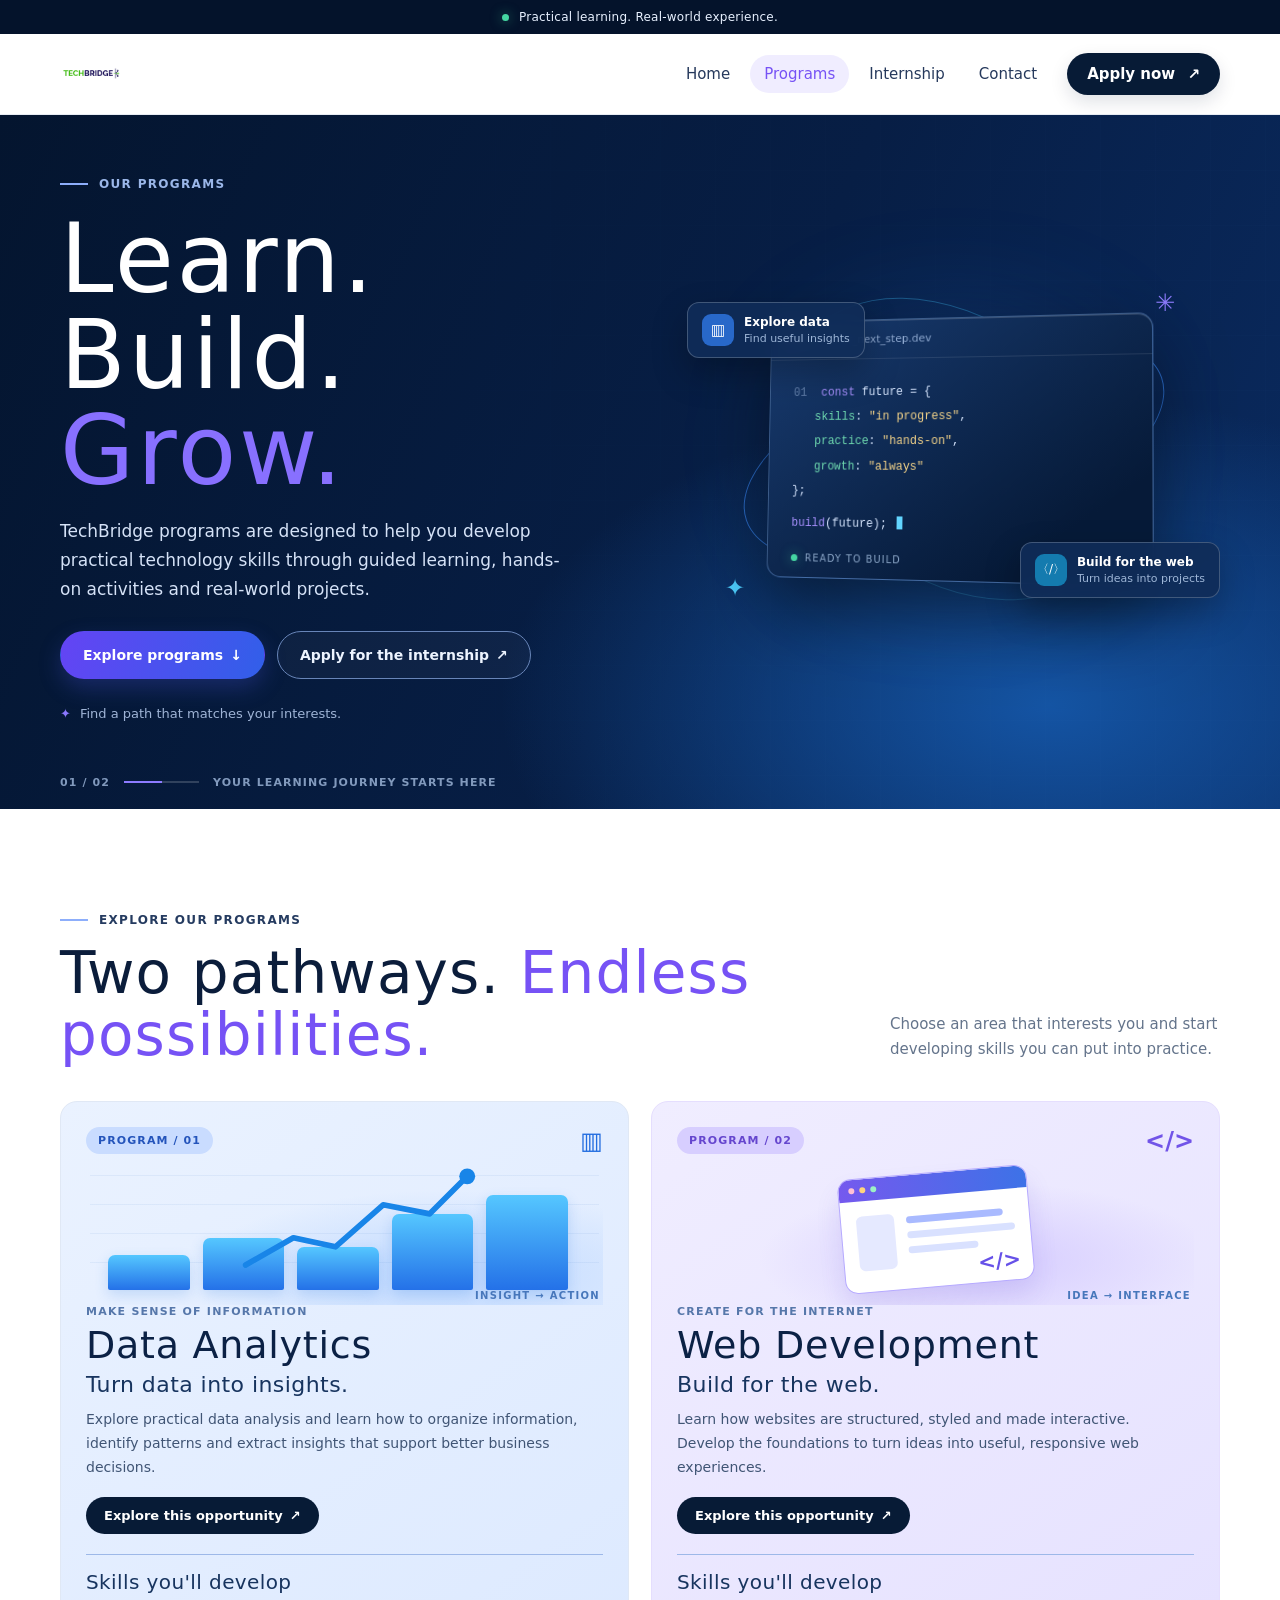
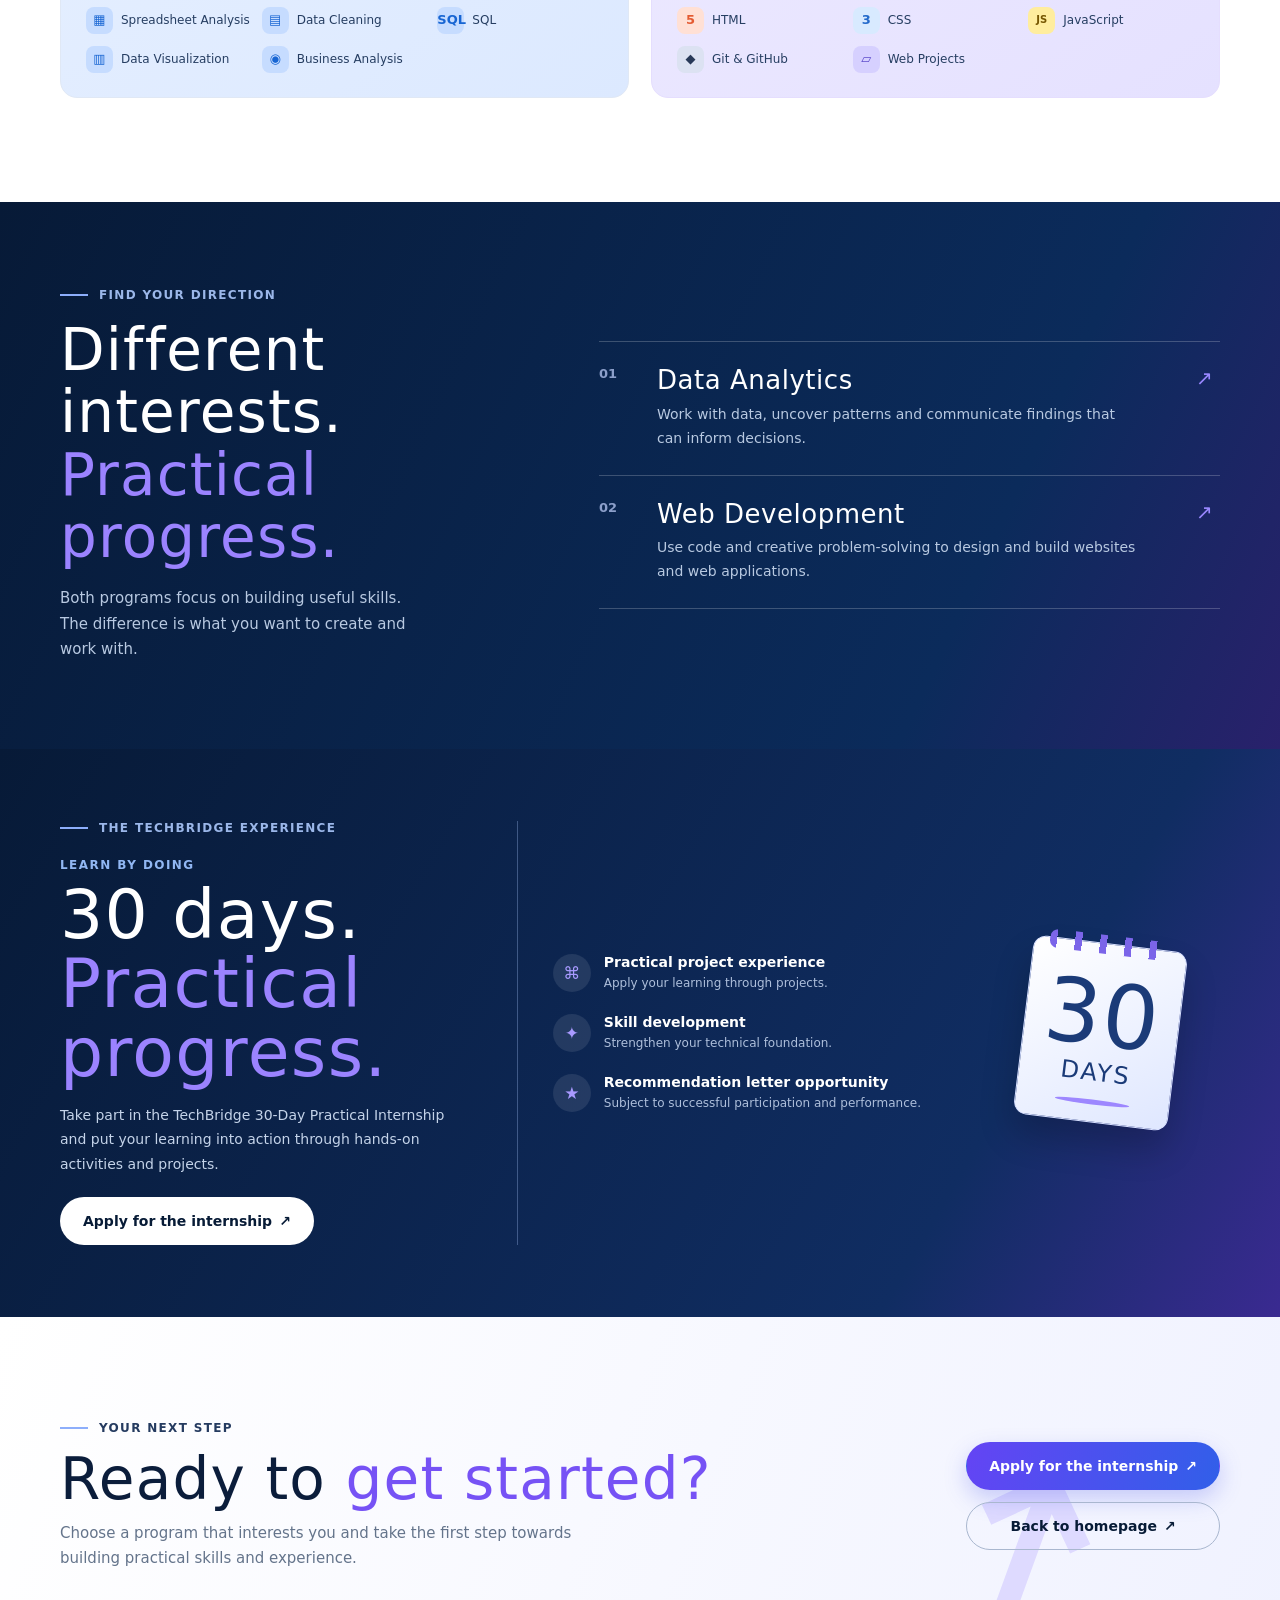
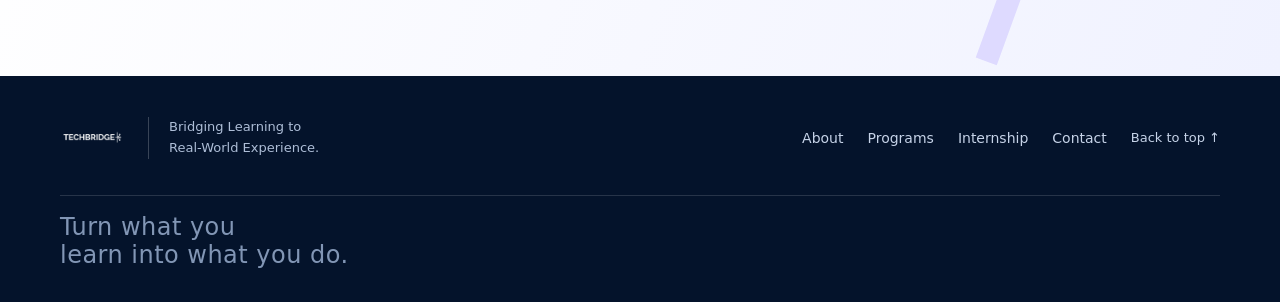
==== programs.html @ b810d862 "task2" ====
<!doctype html>
<html lang="en">
  <head>
    <meta charset="UTF-8" />
    <meta name="viewport" content="width=device-width, initial-scale=1.0" />
    <meta
      name="description"
      content="Explore TechBridge practical learning programs in Data Analytics and Web Development." />
    <meta name="theme-color" content="#071b36" />
    <title>Programs | TechBridge</title>

    <link rel="preconnect" href="https://fonts.googleapis.com" />
    <link rel="preconnect" href="https://fonts.gstatic.com" crossorigin />
    <link
      href="https://fonts.googleapis.com/css2?family=DM+Sans:wght@400;500;600;700&family=Manrope:wght@400;500;600;700;800&display=swap"
      rel="stylesheet" />
    <link rel="stylesheet" href="./programs.css" />
  </head>
  <body>
    <div class="announcement">
      <span class="announcement-dot"></span>
      Practical learning. Real-world experience.
    </div>

    <header class="site-header">
      <nav class="nav container" aria-label="Main navigation">
        <a class="brand" href="#home" aria-label="TechBridge home">
          <img
            src="./image/techbridge-logo.png"
            alt="TechBridge logo"
            class="logo" />
        </a>

        <button
          class="menu-toggle"
          type="button"
          aria-label="Open navigation"
          aria-expanded="false">
          <span></span><span></span><span></span>
        </button>

        <div class="nav-links">
          <a href="./index.html">Home</a>
          <a href="./programs.html">Programs</a>
          <a href="#internship">Internship</a>
          <a href="#contact">Contact</a>
          <a class="nav-cta" href="#apply">Apply now <span>↗</span></a>
        </div>
      </nav>
    </header>

    <main>
      <section class="hero">
        <div class="hero-grid" aria-hidden="true"></div>
        <div class="container hero-inner">
          <div class="hero-copy">
            <div class="eyebrow">
              <span class="eyebrow-line"></span> OUR PROGRAMS
            </div>
            <h1>Learn. Build. <span>Grow.</span></h1>
            <p class="hero-description">
              TechBridge programs are designed to help you develop practical
              technology skills through guided learning, hands-on activities and
              real-world projects.
            </p>
            <div class="hero-actions">
              <a class="button button-primary" href="#program-list"
                >Explore programs <span>↓</span></a
              >
              <a
                class="button button-ghost"
                href="https://forms.gle/8EbdSy5ttGfLZfjv5"
                target="_blank"
                rel="noopener noreferrer"
                >Apply for the internship <span>↗</span></a
              >
            </div>
            <div class="hero-note">
              <span>✦</span> Find a path that matches your interests.
            </div>
          </div>

          <div class="hero-visual" aria-hidden="true">
            <div class="visual-orbit orbit-one"></div>
            <div class="visual-orbit orbit-two"></div>
            <div class="visual-glow"></div>
            <div class="visual-window">
              <div class="window-top">
                <i></i><i></i><i></i><span>your_next_step.dev</span>
              </div>
              <div class="window-code">
                <p><b>01</b> <span class="purple">const</span> future = {</p>
                <p class="indent">
                  <span class="green">skills</span>:
                  <span class="yellow">"in progress"</span>,
                </p>
                <p class="indent">
                  <span class="green">practice</span>:
                  <span class="yellow">"hands-on"</span>,
                </p>
                <p class="indent">
                  <span class="green">growth</span>:
                  <span class="yellow">"always"</span>
                </p>
                <p>};</p>
                <p class="last-line">
                  <span class="purple">build</span>(future);
                  <i class="cursor"></i>
                </p>
              </div>
              <div class="window-status"><span></span> READY TO BUILD</div>
            </div>
            <div class="floating-chip chip-one">
              <span class="chip-icon">▥</span
              ><span
                ><b>Explore data</b><small>Find useful insights</small></span
              >
            </div>
            <div class="floating-chip chip-two">
              <span class="chip-icon cyan">〈/〉</span
              ><span
                ><b>Build for the web</b
                ><small>Turn ideas into projects</small></span
              >
            </div>
            <span class="visual-star star-one">✳</span
            ><span class="visual-star star-two">✦</span>
          </div>
        </div>
        <div class="container hero-bottom">
          <span>01 / 02</span>
          <div class="hero-progress"><i></i></div>
          <span>YOUR LEARNING JOURNEY STARTS HERE</span>
        </div>
      </section>

      <section class="intro-section section" id="program-list">
        <div class="container">
          <div class="section-heading">
            <div>
              <div class="eyebrow dark-eyebrow">
                <span class="eyebrow-line"></span> EXPLORE OUR PROGRAMS
              </div>
              <h2>Two pathways. <span>Endless possibilities.</span></h2>
            </div>
            <p>
              Choose an area that interests you and start developing skills you
              can put into practice.
            </p>
          </div>

          <div class="program-grid">
            <article class="program-card analytics-card" id="data-analytics">
              <div class="program-top">
                <span class="program-index">PROGRAM / 01</span
                ><span class="program-icon">▥</span>
              </div>
              <div class="program-art analytics-art" aria-hidden="true">
                <div class="chart-grid"></div>
                <div class="chart-bars">
                  <i></i><i></i><i></i><i></i><i></i>
                </div>
                <svg class="chart-trend" viewBox="0 0 220 110" fill="none">
                  <path
                    d="M12 88L54 64L91 72L133 35L174 43L207 10"
                    stroke="currentColor"
                    stroke-width="5"
                    stroke-linecap="round"
                    stroke-linejoin="round" />
                  <circle cx="207" cy="10" r="7" fill="currentColor" />
                </svg>
                <span class="art-label">INSIGHT → ACTION</span>
              </div>
              <div class="program-content">
                <p class="program-kicker">MAKE SENSE OF INFORMATION</p>
                <h3>Data Analytics</h3>
                <h4>Turn data into insights.</h4>
                <p class="program-description">
                  Explore practical data analysis and learn how to organize
                  information, identify patterns and extract insights that
                  support better business decisions.
                </p>
                <a
                  class="program-link"
                  href="https://forms.gle/8EbdSy5ttGfLZfjv5"
                  target="_blank"
                  rel="noopener noreferrer"
                  >Explore this opportunity <span>↗</span></a
                >
                <div class="skills">
                  <h5>Skills you'll develop</h5>
                  <ul class="skill-list">
                    <li>
                      <span class="skill-symbol">▦</span> Spreadsheet Analysis
                    </li>
                    <li><span class="skill-symbol">▤</span> Data Cleaning</li>
                    <li><span class="skill-symbol">SQL</span> SQL</li>
                    <li>
                      <span class="skill-symbol">▥</span> Data Visualization
                    </li>
                    <li>
                      <span class="skill-symbol">◉</span> Business Analysis
                    </li>
                  </ul>
                </div>
              </div>
            </article>

            <article class="program-card web-card" id="web-development">
              <div class="program-top">
                <span class="program-index">PROGRAM / 02</span
                ><span class="program-icon">&lt;/&gt;</span>
              </div>
              <div class="program-art web-art" aria-hidden="true">
                <div class="browser-illustration">
                  <div class="browser-bar"><i></i><i></i><i></i></div>
                  <div class="browser-content">
                    <span></span>
                    <div><i></i><i></i><i></i></div>
                  </div>
                  <b>&lt;/&gt;</b>
                </div>
                <span class="art-label">IDEA → INTERFACE</span>
              </div>
              <div class="program-content">
                <p class="program-kicker">CREATE FOR THE INTERNET</p>
                <h3>Web Development</h3>
                <h4>Build for the web.</h4>
                <p class="program-description">
                  Learn how websites are structured, styled and made
                  interactive. Develop the foundations to turn ideas into
                  useful, responsive web experiences.
                </p>
                <a
                  class="program-link"
                  href="https://forms.gle/8EbdSy5ttGfLZfjv5"
                  target="_blank"
                  rel="noopener noreferrer"
                  >Explore this opportunity <span>↗</span></a
                >
                <div class="skills">
                  <h5>Skills you'll develop</h5>
                  <ul class="skill-list">
                    <li><span class="skill-symbol html">5</span> HTML</li>
                    <li><span class="skill-symbol css">3</span> CSS</li>
                    <li><span class="skill-symbol js">JS</span> JavaScript</li>
                    <li>
                      <span class="skill-symbol git">◆</span> Git &amp; GitHub
                    </li>
                    <li><span class="skill-symbol">▱</span> Web Projects</li>
                  </ul>
                </div>
              </div>
            </article>
          </div>
        </div>
      </section>

      <section class="difference-section section">
        <div class="container difference-inner">
          <div class="difference-heading">
            <div class="eyebrow">
              <span class="eyebrow-line"></span> FIND YOUR DIRECTION
            </div>
            <h2>Different interests.<br /><span>Practical progress.</span></h2>
            <p>
              Both programs focus on building useful skills. The difference is
              what you want to create and work with.
            </p>
          </div>
          <div class="difference-list">
            <div class="difference-item">
              <span class="difference-number">01</span>
              <div>
                <h3>Data Analytics</h3>
                <p>
                  Work with data, uncover patterns and communicate findings that
                  can inform decisions.
                </p>
              </div>
              <span class="difference-arrow">↗</span>
            </div>
            <div class="difference-item">
              <span class="difference-number">02</span>
              <div>
                <h3>Web Development</h3>
                <p>
                  Use code and creative problem-solving to design and build
                  websites and web applications.
                </p>
              </div>
              <span class="difference-arrow">↗</span>
            </div>
          </div>
        </div>
      </section>

      <section class="internship-section">
        <div class="container internship-inner">
          <div class="internship-copy">
            <div class="eyebrow">
              <span class="eyebrow-line"></span> THE TECHBRIDGE EXPERIENCE
            </div>
            <p class="internship-kicker">LEARN BY DOING</p>
            <h2>30 days.<br /><span>Practical progress.</span></h2>
            <p>
              Take part in the TechBridge 30-Day Practical Internship and put
              your learning into action through hands-on activities and
              projects.
            </p>
            <a
              class="button button-light"
              href="https://forms.gle/8EbdSy5ttGfLZfjv5"
              target="_blank"
              rel="noopener noreferrer"
              >Apply for the internship <span>↗</span></a
            >
          </div>
          <div class="internship-benefits">
            <div class="benefit-item">
              <span>⌘</span>
              <div>
                <b>Practical project experience</b
                ><small>Apply your learning through projects.</small>
              </div>
            </div>
            <div class="benefit-item">
              <span>✦</span>
              <div>
                <b>Skill development</b
                ><small>Strengthen your technical foundation.</small>
              </div>
            </div>
            <div class="benefit-item">
              <span>★</span>
              <div>
                <b>Recommendation letter opportunity</b
                ><small
                  >Subject to successful participation and performance.</small
                >
              </div>
            </div>
          </div>
          <div class="days-art" aria-hidden="true">
            <span>30</span><b>DAYS</b><i></i>
          </div>
        </div>
      </section>

      <section class="final-cta section">
        <div class="container final-cta-inner">
          <div>
            <div class="eyebrow dark-eyebrow">
              <span class="eyebrow-line"></span> YOUR NEXT STEP
            </div>
            <h2>Ready to <span>get started?</span></h2>
            <p>
              Choose a program that interests you and take the first step
              towards building practical skills and experience.
            </p>
          </div>
          <div class="cta-actions">
            <a
              class="button button-primary"
              href="https://forms.gle/8EbdSy5ttGfLZfjv5"
              target="_blank"
              rel="noopener noreferrer"
              >Apply for the internship <span>↗</span></a
            >
            <a class="button button-outline" href="./index.html"
              >Back to homepage <span>↗</span></a
            >
          </div>
          <div class="cta-decoration" aria-hidden="true">↗</div>
        </div>
      </section>
    </main>

    <footer class="site-footer">
      <div class="container footer-main">
        <a class="brand footer-brand" href="./index.html"
          ><img
            src="./image/techbridge-logo.png"
            alt="TechBridge logo"
            class="logo"
        /></a>
        <p>Bridging Learning to<br />Real-World Experience.</p>
        <div class="footer-nav">
          <a href="./index.html#about">About</a
          ><a href="./programs.html">Programs</a
          ><a href="./index.html#internship">Internship</a
          ><a href="./index.html#contact">Contact</a>
        </div>
        <a class="footer-top" href="#">Back to top ↑</a>
      </div>
      <div class="container footer-bottom">
        <!-- <span
          >© <span id="year"></span> TechBridge by Baselink Services
          Limited.</span
        ><span>Learn. Build. Grow.</span> -->

        <h1>Turn what you<br />learn into <span>what you do.</span></h1>
      </div>
    </footer>

    <script>
      const menuButton = document.querySelector(".menu-toggle");
      const navLinks = document.querySelector(".nav-links");

      menuButton.addEventListener("click", () => {
        const isOpen = menuButton.getAttribute("aria-expanded") === "true";
        menuButton.setAttribute("aria-expanded", String(!isOpen));
        menuButton.setAttribute(
          "aria-label",
          isOpen ? "Open navigation" : "Close navigation",
        );
        navLinks.classList.toggle("is-open", !isOpen);
        document.body.classList.toggle("menu-open", !isOpen);
      });

      navLinks.querySelectorAll("a").forEach((link) => {
        link.addEventListener("click", () => {
          navLinks.classList.remove("is-open");
          menuButton.setAttribute("aria-expanded", "false");
          menuButton.setAttribute("aria-label", "Open navigation");
          document.body.classList.remove("menu-open");
        });
      });

      document.getElementById("year").textContent = new Date().getFullYear();
    </script>
  </body>
</html>
---- programs.css ----
:root {
  --navy: #071b36;
  --navy-deep: #04132b;
  --blue: #1769e8;
  --cyan: #35c7ed;
  --purple: #7652f5;
  --ink: #0b1d3b;
  --muted: #64748b;
  --line: #dce5f1;
  --white: #fff;
  --surface: #f5f8fd;
  --font-display: "Geist", system-ui, sans-serif; /* body */
  --font-display1: "Bangers", system-ui, sans-serif; /* headers */
  --header-h: 80px;
}

* {
  box-sizing: border-box;
}
html {
  scroll-behavior: smooth;
  scroll-padding-top: 100px;
  -webkit-text-size-adjust: 100%;
}
body {
  margin: 0;
  color: var(--ink);
  background: #fff;
  font-family: var(--font-display);
  -webkit-font-smoothing: antialiased;
  overflow-x: hidden;
}
body.menu-open {
  overflow: hidden;
}
a {
  color: inherit;
  text-decoration: none;
}
button {
  font: inherit;
}
img {
  max-width: 100%;
}
.container {
  width: min(1160px, calc(100% - 48px));
  margin-inline: auto;
}
.section {
  padding: 104px 0;
}

/* ---------- Headers use Bangers ---------- */
h1,
h2,
h3,
h4,
h5,
.days-art span {
  font-family: var(--font-display1);
  font-weight: 400;
  letter-spacing: 0.02em;
  margin-top: 0;
}
p {
  margin-top: 0;
}

/* ---------- Announcement ---------- */
.announcement {
  min-height: 34px;
  display: flex;
  align-items: center;
  justify-content: center;
  gap: 10px;
  padding: 7px 16px;
  background: var(--navy-deep);
  color: #e8f1ff;
  font-size: 12px;
  letter-spacing: 0.02em;
  text-align: center;
}
.announcement-dot,
.window-status span {
  flex-shrink: 0;
  width: 7px;
  height: 7px;
  border-radius: 50%;
  background: #45d6a2;
  box-shadow: 0 0 12px #45d6a288;
}

/* ---------- Header / Nav ---------- */
.site-header {
  position: sticky;
  top: 0;
  z-index: 100;
  background: rgba(255, 255, 255, 0.96);
  backdrop-filter: blur(16px);
  -webkit-backdrop-filter: blur(16px);
  border-bottom: 1px solid rgba(226, 232, 240, 0.8);
}
.nav {
  height: var(--header-h);
  display: flex;
  align-items: center;
  justify-content: space-between;
  gap: 24px;
}
.brand {
  display: inline-flex;
  align-items: center;
  flex-shrink: 0;
}
.logo {
  height: 62px;
  width: auto;
  max-width: 160px;
  object-fit: contain;
  display: block;
}
.nav-links {
  display: flex;
  align-items: center;
  gap: 6px;
  font-size: 15px;
  font-weight: 500;
}
.nav-links > a:not(.nav-cta) {
  position: relative;
  padding: 10px 14px;
  border-radius: 999px;
  color: #26395c;
  transition:
    color 0.2s,
    background 0.2s;
}
.nav-links > a:not(.nav-cta):hover {
  color: var(--blue);
  background: #eef3fc;
}
.nav-links > a[href$="programs.html"]:not(.nav-cta) {
  color: var(--purple);
  background: #f0edff;
}
.nav-cta {
  margin-left: 10px;
  padding: 12px 20px;
  border-radius: 999px;
  background: var(--navy);
  color: #fff;
  font-weight: 600;
  white-space: nowrap;
  box-shadow: 0 7px 18px #071b3620;
  transition:
    transform 0.2s,
    background 0.2s;
}
.nav-cta:hover {
  background: var(--blue);
  transform: translateY(-2px);
}
.nav-cta span,
.button span,
.program-link span {
  margin-left: 7px;
}

.menu-toggle {
  display: none;
  flex-direction: column;
  justify-content: center;
  gap: 5px;
  width: 44px;
  height: 44px;
  padding: 0 10px;
  border: 1px solid var(--line);
  border-radius: 12px;
  background: #fff;
  cursor: pointer;
  position: relative;
  z-index: 3;
}
.menu-toggle span {
  display: block;
  width: 100%;
  height: 2px;
  border-radius: 2px;
  background: var(--navy);
  transition:
    transform 0.25s,
    opacity 0.2s;
}
.menu-toggle[aria-expanded="true"] span:nth-child(1) {
  transform: translateY(7px) rotate(45deg);
}
.menu-toggle[aria-expanded="true"] span:nth-child(2) {
  opacity: 0;
}
.menu-toggle[aria-expanded="true"] span:nth-child(3) {
  transform: translateY(-7px) rotate(-45deg);
}

/* ---------- Hero ---------- */
.hero {
  position: relative;
  overflow: hidden;
  isolation: isolate;
  color: white;
  background:
    radial-gradient(ellipse at 82% 85%, #1454a4 0, transparent 37%),
    linear-gradient(115deg, #04152f 0%, #071e45 55%, #0a2b61 100%);
}
.hero-grid {
  position: absolute;
  inset: 0;
  z-index: -1;
  opacity: 0.17;
  background-image:
    linear-gradient(#7ba5dc18 1px, transparent 1px),
    linear-gradient(90deg, #7ba5dc18 1px, transparent 1px);
  background-size: 55px 55px;
  mask-image: linear-gradient(90deg, transparent, black);
  -webkit-mask-image: linear-gradient(90deg, transparent, black);
}
.hero-inner {
  min-height: 470px;
  display: grid;
  grid-template-columns: 1fr 0.9fr;
  align-items: center;
  gap: 35px;
  padding-top: 62px;
  padding-bottom: 55px;
}
.hero-copy {
  min-width: 0;
}
.eyebrow {
  display: flex;
  align-items: center;
  gap: 11px;
  color: #9bb7e9;
  font-size: 12px;
  font-weight: 700;
  letter-spacing: 0.11em;
}
.eyebrow-line {
  flex-shrink: 0;
  width: 28px;
  height: 2px;
  background: #8daefb;
  display: inline-block;
}
.hero h1 {
  margin: 20px 0 18px;
  font-size: clamp(56px, 8vw, 96px);
  line-height: 1;
  letter-spacing: 0.03em;
}
.hero h1 span,
.section-heading h2 span,
.difference-heading h2 span,
.internship-copy h2 span,
.final-cta h2 span {
  color: var(--purple);
}
.hero h1 span {
  color: #8870ff;
}
.hero-description {
  max-width: 510px;
  margin-bottom: 27px;
  color: #d5e2f7;
  font-size: 17px;
  line-height: 1.7;
}
.hero-actions,
.cta-actions {
  display: flex;
  flex-wrap: wrap;
  gap: 12px;
}
.button {
  display: inline-flex;
  align-items: center;
  justify-content: center;
  min-height: 48px;
  padding: 0 22px;
  border: 1px solid transparent;
  border-radius: 999px;
  font-size: 14px;
  font-weight: 600;
  text-align: center;
  transition:
    transform 0.2s,
    background 0.2s,
    box-shadow 0.2s;
}
.button:hover {
  transform: translateY(-3px);
}
.button-primary {
  background: linear-gradient(110deg, #6444f4, #315fe9);
  color: #fff;
  box-shadow: 0 9px 22px #4b56e844;
}
.button-primary:hover {
  box-shadow: 0 12px 26px #4b56e866;
}
.button-ghost {
  border-color: #6885b8;
  color: #edf4ff;
  background: #ffffff08;
}
.button-ghost:hover {
  background: #ffffff18;
}
.hero-note {
  display: flex;
  align-items: center;
  gap: 9px;
  margin-top: 27px;
  color: #9fb4d6;
  font-size: 13px;
}
.hero-note span {
  color: #8a78ff;
}
.hero-bottom {
  display: flex;
  align-items: center;
  flex-wrap: wrap;
  gap: 14px;
  padding-bottom: 20px;
  color: #829abd;
  font-size: 11px;
  font-weight: 600;
  letter-spacing: 0.1em;
}
.hero-progress {
  flex-shrink: 0;
  width: 75px;
  height: 2px;
  background: #ffffff2c;
}
.hero-progress i {
  display: block;
  width: 50%;
  height: 100%;
  background: #8d7bff;
}

.hero-visual {
  position: relative;
  min-height: 350px;
  display: grid;
  place-items: center;
  min-width: 0;
}
.visual-glow {
  position: absolute;
  width: 280px;
  height: 210px;
  border-radius: 50%;
  background: #2788ff55;
  filter: blur(65px);
}
.visual-orbit {
  position: absolute;
  width: 440px;
  max-width: 100%;
  height: 190px;
  border: 1px solid #398cffaa;
  border-radius: 50%;
  transform: rotate(-19deg);
}
.orbit-two {
  width: 370px;
  height: 260px;
  border-color: #43c8ff55;
  transform: rotate(36deg);
}
.visual-window {
  position: relative;
  z-index: 2;
  width: min(390px, 88%);
  padding: 0 0 14px;
  overflow: hidden;
  border: 1px solid #8bbcff66;
  border-radius: 15px;
  background: linear-gradient(145deg, #183b70, #061a38 80%);
  box-shadow:
    0 30px 75px #0008,
    inset 0 1px #ffffff2b;
  transform: perspective(900px) rotateY(-10deg) rotateX(3deg);
}
.window-top {
  height: 40px;
  display: flex;
  align-items: center;
  gap: 6px;
  padding: 0 14px;
  border-bottom: 1px solid #ffffff19;
  color: #8ea8cf;
  font-size: 11px;
}
.window-top i {
  width: 7px;
  height: 7px;
  border-radius: 50%;
  background: #ff7186;
}
.window-top i:nth-child(2) {
  background: #ffc66e;
}
.window-top i:nth-child(3) {
  background: #53d7a2;
}
.window-top span {
  margin-left: 9px;
}
.window-code {
  padding: 22px 25px 8px;
  color: #d8e7ff;
  font:
    12px/2.1 ui-monospace,
    SFMono-Regular,
    Menlo,
    monospace;
  overflow: hidden;
}
.window-code p {
  margin: 0;
  white-space: nowrap;
}
.window-code p b {
  margin-right: 8px;
  color: #607da8;
  font-family: inherit;
  font-weight: 400;
}
.window-code .indent {
  padding-left: 23px;
}
.purple {
  color: #a991ff;
}
.green {
  color: #70dcb1;
}
.yellow {
  color: #f7d68a;
}
.window-code .last-line {
  margin-top: 8px;
}
.cursor {
  display: inline-block;
  width: 6px;
  height: 13px;
  margin-left: 3px;
  vertical-align: -2px;
  background: #62d5ff;
  animation: blink 1s steps(2) infinite;
}
@keyframes blink {
  50% {
    opacity: 0;
  }
}
.window-status {
  display: flex;
  align-items: center;
  gap: 8px;
  padding: 9px 25px 0;
  color: #8da8c9;
  font-size: 10px;
  letter-spacing: 0.12em;
}
.floating-chip {
  position: absolute;
  z-index: 3;
  display: flex;
  align-items: center;
  gap: 10px;
  padding: 11px 14px;
  border: 1px solid #ffffff35;
  border-radius: 12px;
  background: #102d58e8;
  box-shadow: 0 15px 35px #0004;
  backdrop-filter: blur(10px);
  -webkit-backdrop-filter: blur(10px);
}
.floating-chip b,
.floating-chip small {
  display: block;
}
.floating-chip b {
  font-size: 12px;
  font-weight: 600;
}
.floating-chip small {
  margin-top: 3px;
  color: #9eb6d7;
  font-size: 11px;
}
.chip-one {
  top: 28px;
  left: 0;
}
.chip-two {
  right: 0;
  bottom: 26px;
}
.chip-icon {
  display: grid;
  place-items: center;
  flex-shrink: 0;
  width: 32px;
  height: 32px;
  border-radius: 9px;
  background: #2868c9;
  color: white;
  font-size: 15px;
}
.chip-icon.cyan {
  background: #147baf;
  font-size: 12px;
}
.visual-star {
  position: absolute;
  color: #8d7cff;
  font-size: 24px;
}
.star-one {
  top: 15px;
  right: 45px;
}
.star-two {
  bottom: 22px;
  left: 38px;
  color: #4dcfff;
}

/* ---------- Programs ---------- */
.intro-section {
  background: #fff;
}
.section-heading {
  display: flex;
  align-items: flex-end;
  justify-content: space-between;
  gap: 35px;
  margin-bottom: 34px;
}
.dark-eyebrow {
  color: #253b60;
}
.section-heading h2,
.difference-heading h2,
.final-cta h2 {
  margin: 15px 0 0;
  font-size: clamp(36px, 5vw, 58px);
  line-height: 1.08;
}
.section-heading > p {
  max-width: 330px;
  margin: 0 0 4px;
  color: var(--muted);
  font-size: 15px;
  line-height: 1.7;
}
.program-grid {
  display: grid;
  grid-template-columns: repeat(2, minmax(0, 1fr));
  gap: 22px;
}
.program-card {
  overflow: hidden;
  border: 1px solid #e0e8f5;
  border-radius: 17px;
  background: linear-gradient(145deg, #eaf2ff, #dce9ff);
  transition:
    transform 0.25s,
    box-shadow 0.25s;
}
.program-card:hover {
  transform: translateY(-5px);
  box-shadow: 0 18px 38px #163b7018;
}
.web-card {
  background: linear-gradient(145deg, #f0edff, #e5e1ff);
  border-color: #e5defe;
}
.program-top {
  display: flex;
  justify-content: space-between;
  align-items: center;
  padding: 25px 25px 0;
}
.program-index {
  padding: 7px 12px;
  border-radius: 999px;
  background: #c9dcff;
  color: #2454bb;
  font-size: 11px;
  font-weight: 700;
  letter-spacing: 0.1em;
}
.web-card .program-index {
  background: #d7ceff;
  color: #6546ce;
}
.program-icon {
  color: #236de0;
  font-size: 24px;
  font-weight: 800;
}
.web-card .program-icon {
  color: #7154e8;
}
.program-art {
  position: relative;
  height: 150px;
  margin: 0 25px;
  overflow: hidden;
}
.analytics-art {
  background: radial-gradient(ellipse at 70% 80%, #9dc5ff88, transparent 50%);
}
.chart-grid {
  position: absolute;
  inset: 20px 4px 15px 4px;
  background: repeating-linear-gradient(
    to bottom,
    #6998d51c 0 1px,
    transparent 1px 29px
  );
}
.chart-bars {
  position: absolute;
  bottom: 15px;
  left: 22px;
  right: 35px;
  height: 100px;
  display: flex;
  align-items: flex-end;
  gap: 13px;
}
.chart-bars i {
  flex: 1;
  border-radius: 7px 7px 2px 2px;
  background: linear-gradient(180deg, #55c7ff, #2471e8);
  box-shadow: 0 5px 14px #2679dc33;
}
.chart-bars i:nth-child(1) {
  height: 35%;
}
.chart-bars i:nth-child(2) {
  height: 52%;
}
.chart-bars i:nth-child(3) {
  height: 43%;
}
.chart-bars i:nth-child(4) {
  height: 76%;
}
.chart-bars i:nth-child(5) {
  height: 95%;
}
.chart-trend {
  position: absolute;
  inset: 10px 10px 18px 35px;
  width: calc(100% - 45px);
  height: 125px;
  color: #1885e8;
  overflow: visible;
}
.art-label {
  position: absolute;
  right: 3px;
  bottom: 4px;
  color: #4777bb;
  font-size: 10px;
  font-weight: 700;
  letter-spacing: 0.13em;
}
.web-art {
  display: flex;
  align-items: center;
  justify-content: center;
  background: radial-gradient(ellipse at 60% 70%, #c7b9ff99, transparent 52%);
}
.browser-illustration {
  position: relative;
  width: 190px;
  height: 115px;
  overflow: hidden;
  border: 1px solid #b6aaff;
  border-radius: 13px;
  background: #fff;
  box-shadow: 0 15px 25px #6549ca22;
  transform: rotate(-5deg);
}
.browser-bar {
  height: 22px;
  display: flex;
  align-items: center;
  gap: 5px;
  padding-left: 10px;
  background: linear-gradient(90deg, #7559ee, #3d72e7);
}
.browser-bar i {
  width: 6px;
  height: 6px;
  border-radius: 50%;
  background: #ffc1d5;
}
.browser-bar i:nth-child(2) {
  background: #ffd47e;
}
.browser-bar i:nth-child(3) {
  background: #9cf0c5;
}
.browser-content {
  display: flex;
  gap: 12px;
  padding: 15px;
}
.browser-content > span {
  width: 38px;
  height: 55px;
  border-radius: 6px;
  background: #e5e9ff;
}
.browser-content div {
  flex: 1;
  padding-top: 4px;
}
.browser-content div i {
  display: block;
  height: 7px;
  margin-bottom: 8px;
  border-radius: 5px;
  background: #d9e1ff;
}
.browser-content div i:first-child {
  width: 90%;
  background: #a9baff;
}
.browser-content div i:last-child {
  width: 65%;
}
.browser-illustration > b {
  position: absolute;
  right: 12px;
  bottom: 8px;
  color: #6651e8;
  font-size: 21px;
}
.program-content {
  padding: 0 25px 24px;
}
.program-kicker {
  margin: 0 0 7px;
  color: #5677aa;
  font-size: 11px;
  font-weight: 700;
  letter-spacing: 0.11em;
}
.program-content h3 {
  margin: 0 0 5px;
  color: #0b2145;
  font-size: 38px;
  line-height: 1.1;
}
.program-content h4 {
  margin: 0 0 10px;
  color: #17345f;
  font-size: 22px;
  line-height: 1.2;
}
.program-description {
  max-width: 510px;
  min-height: 66px;
  margin-bottom: 17px;
  color: #405575;
  font-size: 14px;
  line-height: 1.7;
}
.program-link {
  display: inline-flex;
  align-items: center;
  padding: 11px 18px;
  border-radius: 999px;
  background: var(--navy);
  color: #fff;
  font-size: 13px;
  font-weight: 600;
  transition: background 0.2s;
}
.program-link:hover {
  background: var(--blue);
}
.skills {
  margin-top: 20px;
  padding-top: 15px;
  border-top: 1px solid #9db8e8;
}
.skills h5 {
  margin: 0 0 13px;
  color: #17345f;
  font-size: 20px;
}
.skill-list {
  display: grid;
  grid-template-columns: repeat(3, minmax(0, 1fr));
  gap: 12px 10px;
  margin: 0;
  padding: 0;
  list-style: none;
}
.skill-list li {
  display: flex;
  align-items: center;
  gap: 8px;
  color: #263e62;
  font-size: 12px;
  font-weight: 500;
  line-height: 1.35;
}
.skill-symbol {
  flex: 0 0 27px;
  display: grid;
  place-items: center;
  width: 27px;
  height: 27px;
  border-radius: 8px;
  background: #c6dcff;
  color: #1765d3;
  font-size: 13px;
  font-weight: 700;
}
.web-card .skill-symbol {
  background: #d6d0ff;
  color: #5b48ca;
}
.skill-symbol.html {
  background: #ffe0d5;
  color: #e45b32;
}
.skill-symbol.css {
  background: #d8eaff;
  color: #246acb;
}
.skill-symbol.js {
  background: #ffed9e;
  color: #765600;
  font-size: 10px;
}
.skill-symbol.git {
  background: #dce2f2;
  color: #283958;
}

/* ---------- Difference ---------- */
.difference-section {
  padding: 86px 0;
  color: white;
  background: linear-gradient(115deg, #071a37, #0b2b5b 75%, #29216c);
}
.difference-inner {
  display: grid;
  grid-template-columns: 0.85fr 1.15fr;
  gap: 80px;
  align-items: center;
}
.difference-heading h2 {
  margin: 17px 0;
  color: white;
}
.difference-heading h2 span {
  color: #9b83ff;
}
.difference-heading > p {
  max-width: 370px;
  margin: 0;
  color: #b8c9e1;
  font-size: 15px;
  line-height: 1.7;
}
.difference-list {
  border-top: 1px solid #ffffff35;
}
.difference-item {
  display: grid;
  grid-template-columns: 42px 1fr 24px;
  align-items: start;
  gap: 16px;
  padding: 24px 0;
  border-bottom: 1px solid #ffffff35;
}
.difference-number {
  color: #8c9fca;
  font-size: 13px;
  font-weight: 700;
}
.difference-item h3 {
  margin: 0 0 7px;
  font-size: 26px;
  line-height: 1.15;
}
.difference-item p {
  max-width: 480px;
  margin: 0;
  color: #b8c9e1;
  font-size: 14px;
  line-height: 1.7;
}
.difference-arrow {
  color: #9a88ff;
  font-size: 20px;
}

/* ---------- Internship ---------- */
.internship-section {
  padding: 72px 0;
  background: linear-gradient(120deg, #071a37, #102d62 75%, #3a2a91);
  color: #fff;
}
.internship-inner {
  position: relative;
  display: grid;
  grid-template-columns: 1.05fr 0.9fr 0.55fr;
  align-items: center;
  gap: 35px;
}
.internship-copy {
  padding-right: 25px;
  border-right: 1px solid #8ca8d966;
}
.internship-kicker {
  margin: 23px 0 8px;
  color: #91b7f3;
  font-size: 12px;
  font-weight: 700;
  letter-spacing: 0.12em;
}
.internship-copy h2 {
  margin: 0 0 15px;
  font-size: clamp(44px, 5.5vw, 68px);
  line-height: 1.02;
}
.internship-copy h2 span {
  color: #9b83ff;
}
.internship-copy > p:not(.internship-kicker) {
  max-width: 410px;
  margin-bottom: 21px;
  color: #c4d3e9;
  font-size: 14px;
  line-height: 1.75;
}
.button-light {
  background: #fff;
  color: var(--navy);
}
.button-light:hover {
  background: #e9efff;
}
.internship-benefits {
  display: grid;
  gap: 22px;
}
.benefit-item {
  display: flex;
  align-items: center;
  gap: 13px;
}
.benefit-item > span {
  flex: 0 0 38px;
  display: grid;
  place-items: center;
  width: 38px;
  height: 38px;
  border-radius: 50%;
  background: #ffffff18;
  color: #a99aff;
  font-size: 17px;
}
.benefit-item b,
.benefit-item small {
  display: block;
}
.benefit-item b {
  font-size: 14px;
  font-weight: 600;
}
.benefit-item small {
  margin-top: 4px;
  color: #aebfdb;
  font-size: 12px;
  line-height: 1.5;
}
.days-art {
  position: relative;
  display: grid;
  align-content: center;
  justify-items: center;
  width: 155px;
  height: 180px;
  margin: auto;
  border: 1px solid #d9e1ff;
  border-radius: 13px;
  background: linear-gradient(145deg, #fff, #dfe7ff);
  color: #1b3b78;
  box-shadow: 0 20px 35px #0003;
  transform: rotate(7deg);
}
.days-art::before {
  content: "";
  position: absolute;
  top: -9px;
  left: 15px;
  right: 15px;
  height: 19px;
  border-radius: 8px;
  background: repeating-linear-gradient(
    90deg,
    #7b65e9 0 7px,
    transparent 7px 25px
  );
}
.days-art span {
  margin-top: 10px;
  font-size: 88px;
  line-height: 1;
}
.days-art b {
  font-family: var(--font-display1);
  font-weight: 400;
  font-size: 24px;
  letter-spacing: 0.08em;
}
.days-art i {
  width: 75px;
  height: 5px;
  margin-top: 13px;
  border-radius: 50%;
  background: #9d87ff;
}

/* ---------- Final CTA ---------- */
.final-cta {
  position: relative;
  overflow: hidden;
  background: linear-gradient(110deg, #fff, #f0f2ff);
}
.final-cta-inner {
  position: relative;
  display: flex;
  align-items: center;
  justify-content: space-between;
  gap: 35px;
}
.final-cta h2 {
  margin: 13px 0 10px;
}
.final-cta p {
  max-width: 520px;
  margin: 0;
  color: var(--muted);
  font-size: 15px;
  line-height: 1.7;
}
.cta-actions {
  position: relative;
  z-index: 2;
  flex-shrink: 0;
  flex-direction: column;
  align-items: stretch;
}
.button-outline {
  border-color: #a9b7cf;
  color: var(--navy);
  background: transparent;
}
.button-outline:hover {
  background: #e6eaff;
}
.cta-decoration {
  position: absolute;
  right: 8%;
  bottom: -125px;
  color: #dedaff;
  font-size: 270px;
  font-weight: 400;
  line-height: 1;
  transform: rotate(-25deg);
  pointer-events: none;
}

/* ---------- Footer ---------- */
.site-footer {
  padding: 30px 0 0;
  color: #e9f1ff;
  background: var(--navy-deep);
}
.footer-main {
  display: flex;
  align-items: center;
  justify-content: space-between;
  gap: 24px;
  padding-bottom: 25px;
}
.footer-brand .logo {
  height: 64px;
  filter: brightness(0) invert(1);
}
.footer-main > p {
  margin: 0 auto 0 0;
  padding-left: 20px;
  border-left: 1px solid #ffffff35;
  color: #aebed7;
  font-size: 13px;
  line-height: 1.6;
}
.footer-nav {
  display: flex;
  flex-wrap: wrap;
  gap: 24px;
  color: #c6d3e8;
  font-size: 14px;
}
.footer-nav a:hover,
.footer-top:hover {
  color: #9c8aff;
}
.footer-top {
  color: #c6d3e8;
  font-size: 13px;
  white-space: nowrap;
}
.footer-bottom {
  display: flex;
  justify-content: space-between;
  gap: 20px;
  padding: 17px 0;
  border-top: 1px solid #ffffff24;
  color: #8296b5;
  font-size: 12px;
}

/* =========================================================
   RESPONSIVE
   ========================================================= */

/* Laptops / small desktops */
@media (max-width: 1100px) {
  .internship-inner {
    grid-template-columns: 1.1fr 1fr;
  }
  .days-art {
    display: none;
  }
  .difference-inner {
    gap: 50px;
  }
  .skill-list {
    grid-template-columns: repeat(2, minmax(0, 1fr));
  }
}

/* Tablets: switch to hamburger nav + stack layouts */
@media (max-width: 900px) {
  .section {
    padding: 80px 0;
  }

  .menu-toggle {
    display: flex;
  }
  .nav-links {
    position: absolute;
    top: 100%;
    left: 0;
    right: 0;
    flex-direction: column;
    align-items: stretch;
    gap: 0;
    padding: 10px 24px 24px;
    background: #fff;
    border-bottom: 1px solid var(--line);
    box-shadow: 0 20px 25px rgba(7, 27, 54, 0.1);
    font-size: 16px;
    opacity: 0;
    visibility: hidden;
    pointer-events: none;
    transform: translateY(-10px);
    transition:
      opacity 0.2s ease,
      transform 0.2s ease,
      visibility 0.2s;
  }
  .nav-links.is-open {
    opacity: 1;
    visibility: visible;
    pointer-events: auto;
    transform: translateY(0);
  }
  .nav-links > a:not(.nav-cta) {
    padding: 16px 6px;
    border-radius: 0;
    background: none;
    border-bottom: 1px solid #edf1f4;
  }
  .nav-links > a:not(.nav-cta):hover,
  .nav-links > a[href$="programs.html"]:not(.nav-cta) {
    background: none;
  }
  .nav-cta {
    margin: 16px 0 0;
    text-align: center;
  }

  .hero-inner {
    min-height: auto;
    grid-template-columns: 1fr;
    gap: 20px;
    padding-top: 56px;
    padding-bottom: 30px;
  }
  .hero-description {
    max-width: 600px;
  }
  .hero-visual {
    min-height: 360px;
    max-width: 520px;
    width: 100%;
    margin-inline: auto;
  }

  .section-heading {
    flex-direction: column;
    align-items: flex-start;
    gap: 16px;
  }
  .section-heading > p {
    max-width: 520px;
  }
  .program-grid {
    grid-template-columns: 1fr;
  }
  .program-description {
    min-height: 0;
  }
  .skill-list {
    grid-template-columns: repeat(3, minmax(0, 1fr));
  }

  .difference-inner {
    grid-template-columns: 1fr;
    gap: 36px;
  }
  .difference-heading > p {
    max-width: 520px;
  }

  .internship-inner {
    grid-template-columns: 1fr;
    gap: 32px;
  }
  .internship-copy {
    padding-right: 0;
    padding-bottom: 32px;
    border-right: 0;
    border-bottom: 1px solid #8ca8d966;
  }

  .final-cta-inner {
    flex-direction: column;
    align-items: flex-start;
  }
  .cta-actions {
    flex-direction: row;
    flex-wrap: wrap;
    align-items: center;
  }
  .cta-decoration {
    font-size: 200px;
    right: 0;
    bottom: -80px;
  }

  .footer-main {
    flex-wrap: wrap;
  }
  .footer-main > p {
    margin: 0;
  }
}

/* Phones */
@media (max-width: 600px) {
  :root {
    --header-h: 70px;
  }
  .container {
    width: calc(100% - 36px);
  }
  .section {
    padding: 64px 0;
  }
  .announcement {
    font-size: 11px;
  }
  .logo {
    height: 54px;
  }
  .nav-links {
    padding: 8px 18px 22px;
  }

  .hero-inner {
    padding-top: 44px;
  }
  .hero h1 {
    font-size: clamp(54px, 17vw, 76px);
    margin: 16px 0 14px;
  }
  .hero-description {
    font-size: 15px;
  }
  .hero-actions {
    flex-direction: column;
    align-items: stretch;
  }
  .hero-actions .button {
    width: 100%;
  }
  .hero-bottom {
    gap: 10px;
    font-size: 10px;
  }
  .hero-progress {
    width: 40px;
  }

  .hero-visual {
    min-height: 320px;
  }
  .visual-orbit {
    width: 320px;
    height: 150px;
  }
  .orbit-two {
    width: 280px;
    height: 200px;
  }
  .visual-window {
    width: 82%;
    transform: perspective(900px) rotateY(-5deg) rotateX(2deg);
  }
  .window-code {
    padding: 16px 16px 6px;
    font-size: 11px;
  }
  .window-status {
    padding-inline: 16px;
  }
  .floating-chip {
    padding: 8px 10px;
    gap: 8px;
  }
  .floating-chip b {
    font-size: 11px;
  }
  .floating-chip small {
    font-size: 10px;
  }
  .chip-icon {
    width: 26px;
    height: 26px;
    font-size: 12px;
  }
  .chip-one {
    top: 6px;
    left: 0;
  }
  .chip-two {
    right: 0;
    bottom: 6px;
  }
  .star-one {
    right: 12px;
  }
  .star-two {
    left: 12px;
  }

  .program-top {
    padding: 20px 18px 0;
  }
  .program-art {
    margin: 0 18px;
    height: 135px;
  }
  .program-content {
    padding: 0 18px 20px;
  }
  .program-content h3 {
    font-size: 34px;
  }
  .program-link {
    width: 100%;
    justify-content: center;
  }
  .skill-list {
    grid-template-columns: repeat(2, minmax(0, 1fr));
  }

  .difference-section {
    padding: 64px 0;
  }
  .difference-item {
    grid-template-columns: 30px 1fr 20px;
    gap: 12px;
  }
  .difference-item h3 {
    font-size: 24px;
  }

  .internship-section {
    padding: 64px 0;
  }
  .internship-copy .button {
    width: 100%;
  }

  .cta-actions {
    width: 100%;
    flex-direction: column;
    align-items: stretch;
  }
  .cta-decoration {
    font-size: 150px;
    bottom: -50px;
    opacity: 0.6;
  }

  .footer-main {
    flex-direction: column;
    align-items: flex-start;
    padding-top: 10px;
    gap: 20px;
  }
  .footer-main > p {
    padding-left: 0;
    border-left: 0;
  }
  .footer-nav {
    gap: 14px 22px;
  }
  .footer-bottom {
    flex-direction: column;
    gap: 6px;
  }
}

/* Very small phones */
@media (max-width: 380px) {
  .skill-list {
    grid-template-columns: 1fr;
  }
  .floating-chip small {
    display: none;
  }
  .hero-visual {
    min-height: 290px;
  }
  .window-code {
    font-size: 10px;
  }
}

@media (prefers-reduced-motion: reduce) {
  *,
  *::before,
  *::after {
    scroll-behavior: auto !important;
    animation-duration: 0.01ms !important;
    animation-iteration-count: 1 !important;
    transition-duration: 0.01ms !important;
  }
}
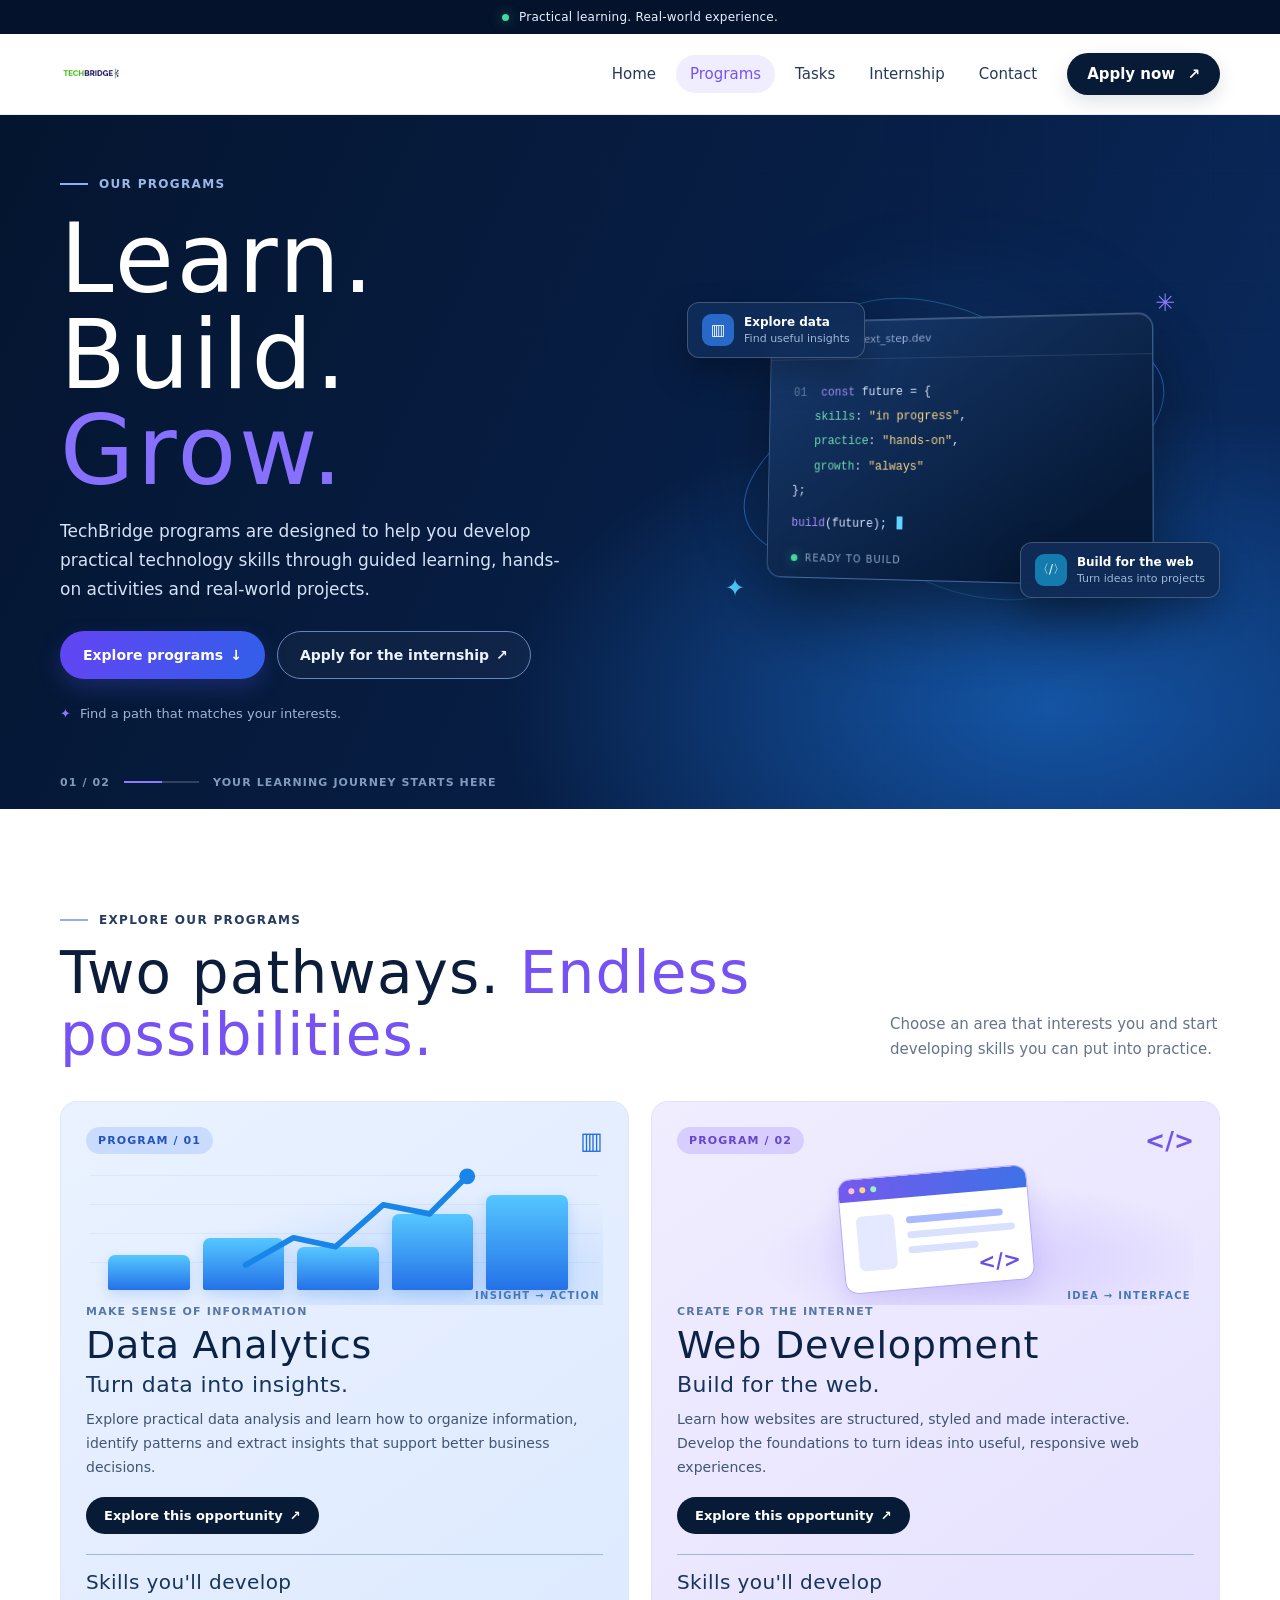
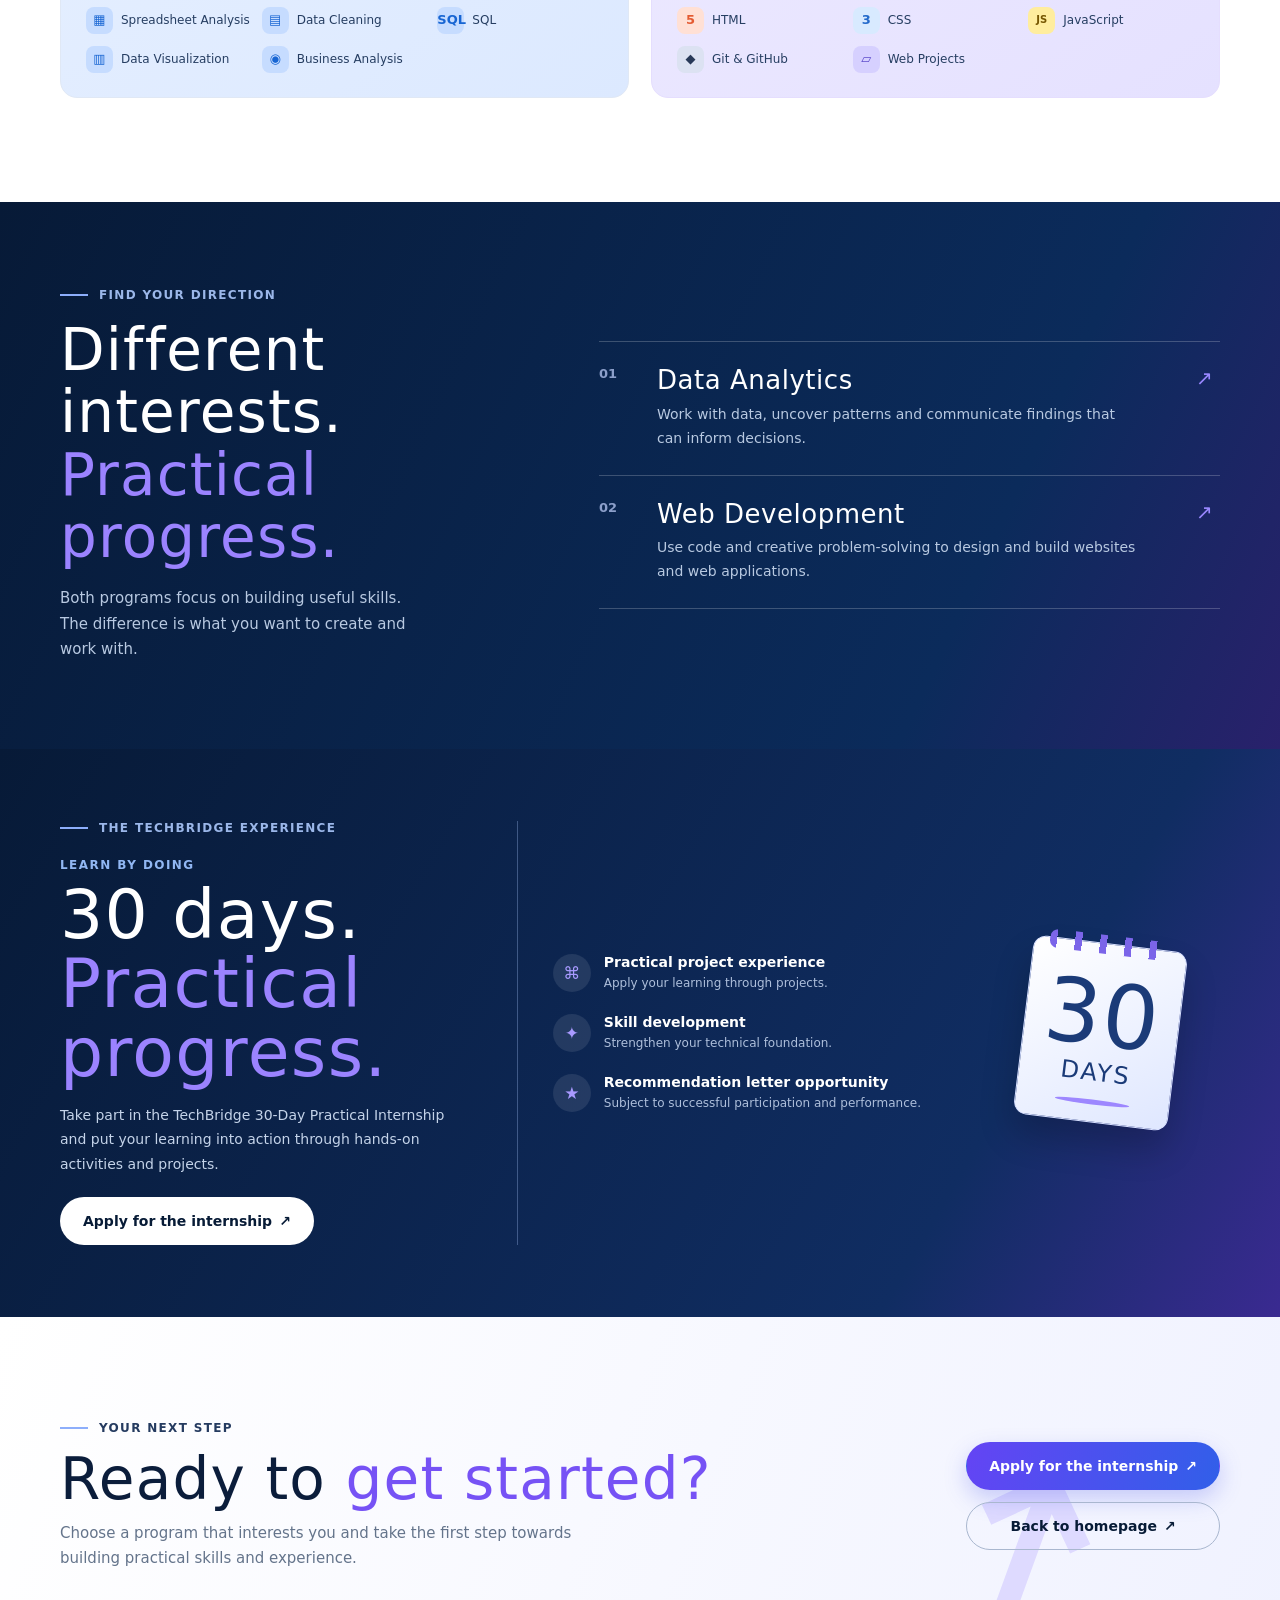
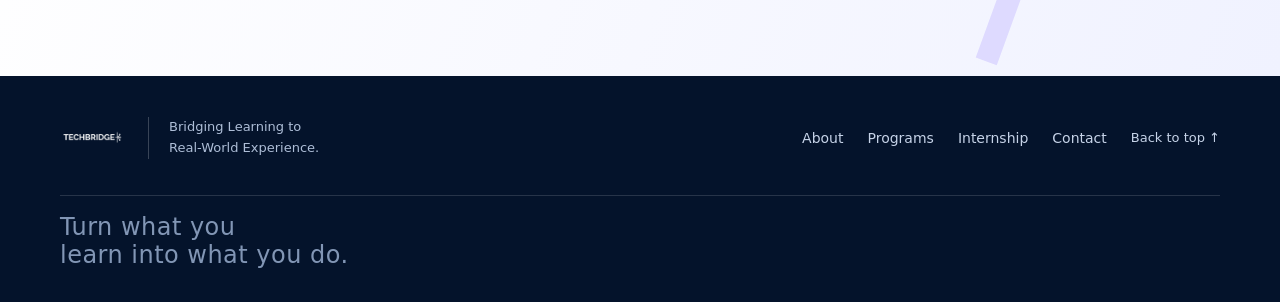
==== commit 2cbb3bf6: "task 3" ====
--- a/programs.html
+++ b/programs.html
@@ -42,6 +42,7 @@
         <div class="nav-links">
           <a href="./index.html">Home</a>
           <a href="./programs.html">Programs</a>
+          <a href="./task.html">Tasks</a>
           <a href="#internship">Internship</a>
           <a href="#contact">Contact</a>
           <a class="nav-cta" href="#apply">Apply now <span>↗</span></a>
